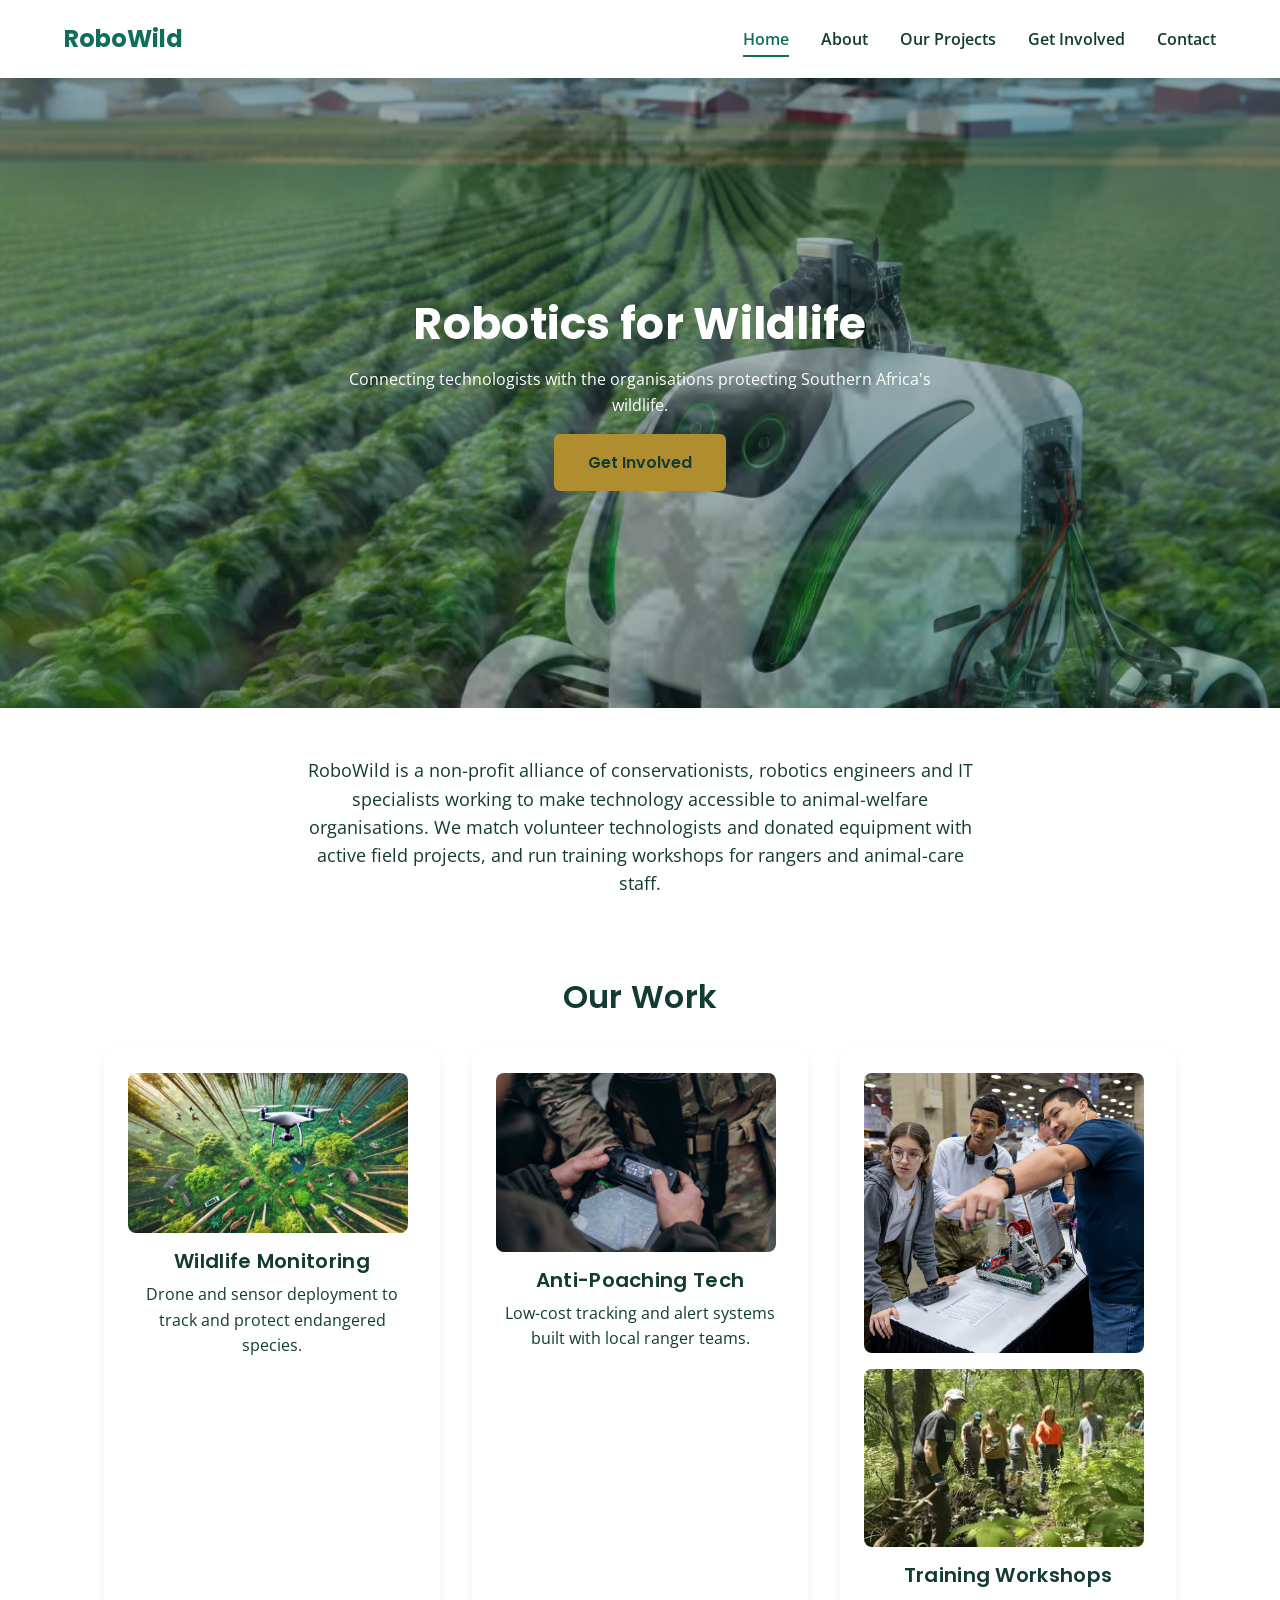
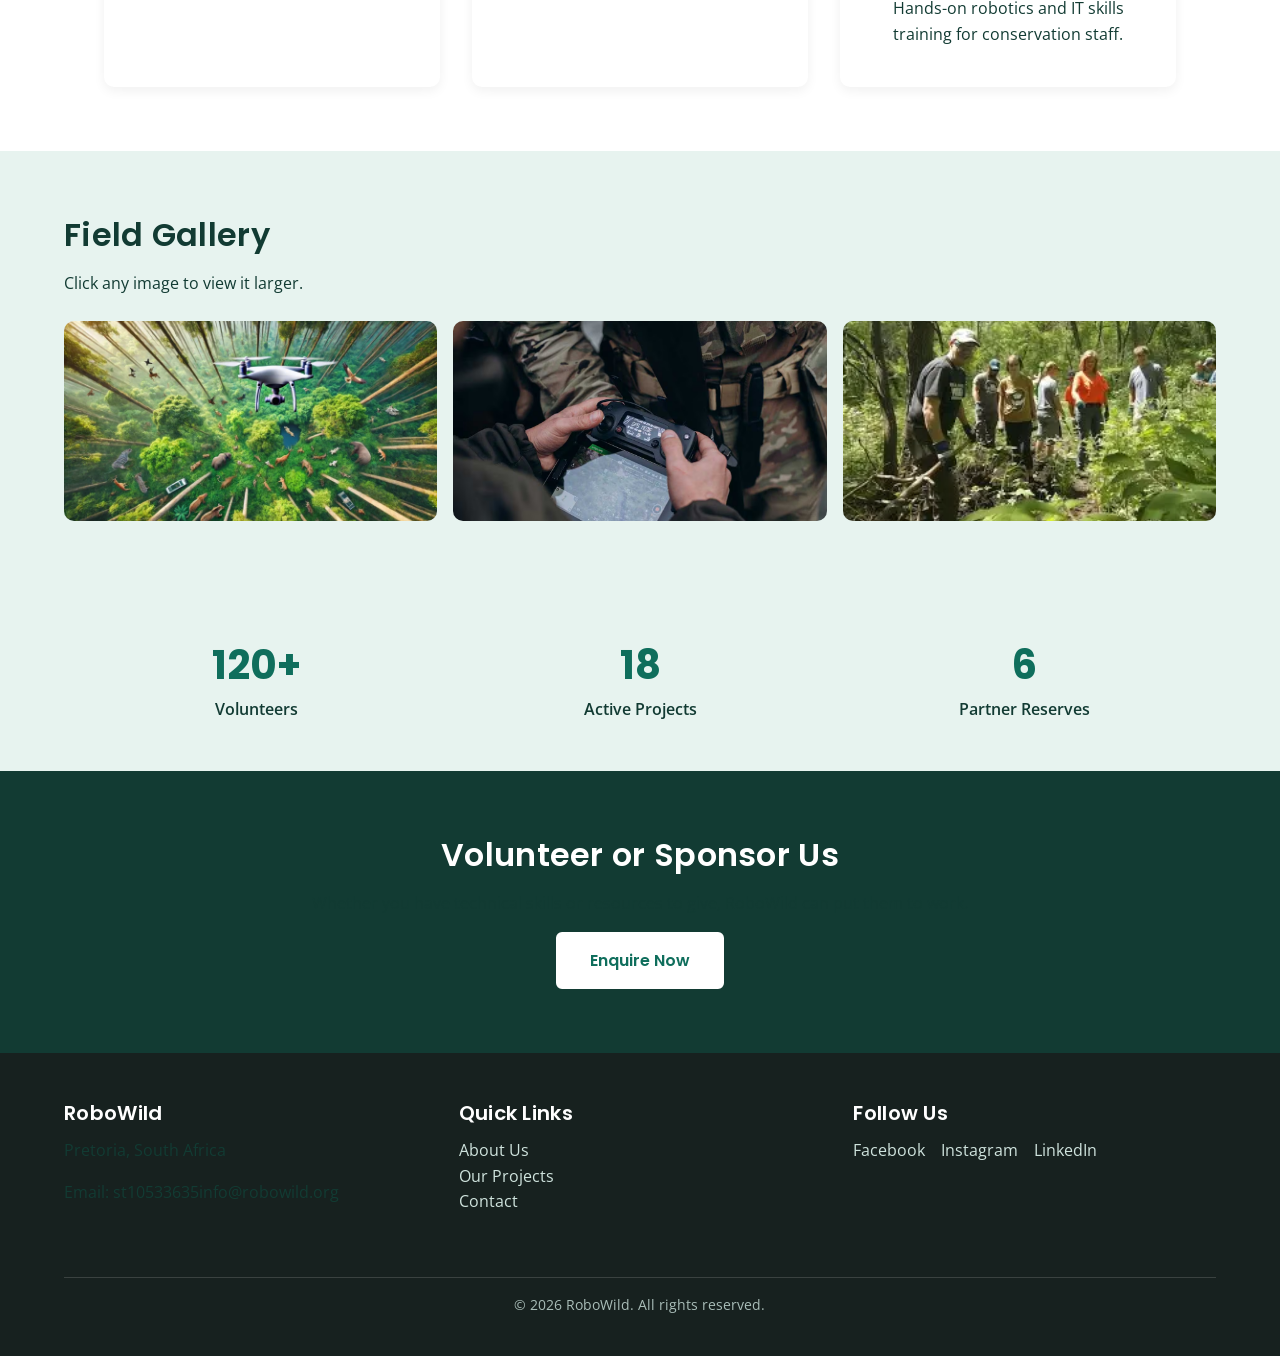
==== index.html @ 31c9d655 "." ====
<!DOCTYPE html>
<html>
<head>
       <title>RoboWild | Global Alliance for IT & Robotics in Animal Innovation</title>
    <meta name="description" content="RoboWild connects robotics and IT volunteers with wildlife conservation projects across Southern Africa.">
    <link rel="stylesheet" href="css_asset/style.css">
    <script src="js_asset/main.js"></script>
    <script src="js_asset/project.js"></script>
    <script src="js_asset/gallery.js"></script>
<meta charset="UTF-8">
<meta name="viewport" content="width=device-width, initial-scale=1.0">
<meta name="keywords" content="RoboWild, wildlife conservation, robotics, IT volunteers, South Africa, anti-poaching, drones, conservation technology">
<meta name="author" content="Cleopatra Tayeta">
<meta property="og:title" content="RoboWild | Robotics for Wildlife">
<meta property="og:description" content="Connecting robotics and IT volunteers with wildlife conservation projects.">
<meta property="og:type" content="website">
<link rel="icon" href="IMAGES/RoboWild.jpg" type="image/x-icon">
</head>
<body>

    <!-- ===== HEADER / NAVIGATION ===== -->
    <header class="site-header">
        <div class="logo">
             <a href="index.html"><b>RoboWild</b></a>                                                                                                                                          
        </div>
        <nav class="main-nav">
            <ul>
                <li><a href="index.html" class="active">Home</a></li>
                <li><a href="about.html">About</a></li>
                <li><a href="service.html">Our Projects</a></li>
                <li><a href="enquiry.html">Get Involved</a></li>
                <li><a href="contact.html">Contact</a></li>
            </ul>
        </nav>
    </header>

    <!-- ===== HERO SECTION ===== -->
    <section class="hero">
        <div class="hero-content">
            <h1>Robotics for Wildlife</h1>
            <p>Connecting technologists with the organisations protecting Southern Africa's wildlife.</p>
            <a href="enquiry.html" class="btn btn-primary">Get Involved</a>
        </div>
        <img src="IMAGES/hero.jpg" alt="Robotics equipment being used in a wildlife conservation field project" class="hero-img"  width="280"  height="300%" >  <img src="IMAGES/Revolutionizing-Agriculture-NDSU-Students-Develop-Cutting-Edge-Farm-Robot-for-Precision-Weed-Control_1.jpg" alt="Robotics equipment being used in a wildlife conservation field project" class="hero-img"  width="280"  height="300%" >
    </section>

    <!-- ===== INTRO / MISSION SUMMARY ===== -->
    <section class="intro">
        <p>
            RoboWild is a non-profit alliance of conservationists, robotics engineers and IT
            specialists working to make technology accessible to animal-welfare organisations.
            We match volunteer technologists and donated equipment with active field projects,
            and run training workshops for rangers and animal-care staff.
        </p>
    </section>

    <!-- ===== PROJECT HIGHLIGHTS ===== -->
    <section class="highlights">
        <h2>Our Work</h2>
        <div class="highlight-cards">
            <article class="card">
                <img src="IMAGES/Conservation-Drones-Monitoring-Wildlife-from-Above-780x446.webp" alt="Drone monitoring wildlife from above"  width="280" height="300%">
                <h3>Wildlife Monitoring</h3>
                <p>Drone and sensor deployment to track and protect endangered species.</p>
            </article>
            <article class="card">
                <img src="IMAGES/Anti-Poaching Tech.avif" alt="Ranger using a handheld tracking device" width="280"  height="300%">
                <h3>Anti-Poaching Tech</h3>
                <p>Low-cost tracking and alert systems built with local ranger teams.</p>
            </article>
            <article class="card">
                <img src="IMAGES/volunteer-box-Featured.png"IMAGES/volunteeres.webp" alt="Volunteers training conservation staff on equipment"  width="280"  height="300%" >   <img src="IMAGES/volunteeres.webp" alt="Volunteers training conservation staff on equipment"  width="280"  height="300%" >                                                                                                                                           
                 <h3>Training Workshops</h3>
                <p>Hands-on robotics and IT skills training for conservation staff.</p>
            </article>
        </div>
    </section>
    <section class="content-block alt-bg">
  <h2>Field Gallery</h2>
  <p>Click any image to view it larger.</p>
  <div class="gallery">
    <button class="gallery-item" data-full="IMAGES/Conservation-Drones-Monitoring-Wildlife-from-Above-780x446.webp">
      <img src="IMAGES/Conservation-Drones-Monitoring-Wildlife-from-Above-780x446.webp" alt="Drone monitoring wildlife from above">
    </button>
    <button class="gallery-item" data-full="IMAGES/Anti-Poaching Tech.avif">
      <img src="IMAGES/Anti-Poaching Tech.avif" alt="Anti-poaching tracking device used by rangers">
    </button>
    <button class="gallery-item" data-full="IMAGES/volunteeres.webp">
      <img src="IMAGES/volunteeres.webp" alt="Volunteers training conservation staff">
    </button>
  </div>
</section>

    <!-- ===== IMPACT STATS ===== -->
    <section class="impact-stats">
        <div class="stat">
            <span class="stat-number">120+</span>
            <span class="stat-label">Volunteers</span>
        </div>
        <div class="stat">
            <span class="stat-number">18</span>
            <span class="stat-label">Active Projects</span>
        </div>
        <div class="stat">
            <span class="stat-number">6</span>
            <span class="stat-label">Partner Reserves</span>
        </div>
    </section>

    <!-- ===== CALL TO ACTION ===== -->
    <section class="cta-banner">
        <h2>Volunteer or Sponsor Us</h2>
        <p>Whether you have technical skills or resources to give, RoboWild can put them to work.</p>
        <a href="enquiry.html" class="btn btn-secondary">Enquire Now</a>
    </section>

    <!-- ===== FOOTER ===== -->
    <footer class="site-footer">
        <div class="footer-contact">
            <h3>RoboWild</h3>
            <p>Pretoria, South Africa</p>
            <p>Email: st10533635info@robowild.org</p>
        </div>
        <div class="footer-links">
            <h3>Quick Links</h3>
            <ul>
                <li><a href="about.html">About Us</a></li>
                <li><a href="service.html">Our Projects</a></li>
                <li><a href="contact.html">Contact</a></li>
            </ul>
        </div>
        <div class="footer-social">
            <h3>Follow Us</h3>
            <ul class="social-icons">
                <li><a href="#" aria-label="RoboWild on Facebook">Facebook</a></li>
                <li><a href="#" aria-label="RoboWild on Instagram">Instagram</a></li>
                <li><a href="#" aria-label="RoboWild on LinkedIn">LinkedIn</a></li>
            </ul>
        </div>
        <p class="copyright">&copy; 2026 RoboWild. All rights reserved.</p>
    </footer>
    </body>
    <script src="js/validation.js" defer></script>
</html>
---- css_asset/style.css ----
/* =====================================================================
   ROBOWILD WEBSITE STYLESHEET
   WEDE5020 Part 2 - CSS Styling and Responsive Design
   ===================================================================== */

/* ---------------------------------------------------------------------
   0. WEB FONTS
   Using Google Fonts: Poppins for headings, Open Sans for body text.
   --------------------------------------------------------------------- */
@import url('https://fonts.googleapis.com/css2?family=Poppins:wght@600;700&family=Open+Sans:wght@400;600&display=swap');


/* ---------------------------------------------------------------------
   1. CSS RESET / BASE STYLE
   --------------------------------------------------------------------- */
* {
    margin: 0;
    padding: 0;
    box-sizing: border-box;
}

html {
    scroll-behavior: smooth;
}

/* ---------------------------------------------------------------------
   2. ROOT VARIABLES (Colour Palette from Part 1 Proposal)
   --------------------------------------------------------------------- */
:root {
    --color-primary: #0F6E5C;      /* Forest Teal - primary */
    --color-dark: #123B33;         /* Deep Pine - headings/text */
    --color-accent: #B08D2E;       /* Bronze Gold - accents/CTA */
    --color-bg-light: #E7F3EF;     /* Mist Green - backgrounds */
    --color-white: #FFFFFF;
    --color-grey: #666666;
    --color-footer-bg: #17211F;

    --font-heading: 'Poppins', 'Segoe UI', Arial, sans-serif;
    --font-body: 'Open Sans', Arial, sans-serif;

    --max-width: 1200px;
    --transition-speed: 0.25s;
}

/* ---------------------------------------------------------------------
   3. BASE / DEFAULT STYLE CODE
   --------------------------------------------------------------------- */
body {
    font-family: var(--font-body);
    font-size: 16px;
    line-height: 1.6;
    color: var(--color-dark);
    background-color: var(--color-white);
}

img {
    max-width: 100%;
    height: auto;
    display: block;
}

a {
    text-decoration: none;
    color: inherit;
}

ul {
    list-style: none;
}

/* ---------------------------------------------------------------------
   4. TYPOGRAPHY STYLES
   --------------------------------------------------------------------- */
h1, h2, h3 {
    font-family: var(--font-heading);
    color: var(--color-dark);
    line-height: 1.25;
    letter-spacing: 0.3px;
}

h1 {
    font-size: 2.75rem;
    font-weight: 700;
}

h2 {
    font-size: 2rem;
    font-weight: 600;
    margin-bottom: 1rem;
    position: relative;
}

h3 {
    font-size: 1.25rem;
    font-weight: 600;
    margin-bottom: 0.5rem;
}

p {
    margin-bottom: 1rem;
    color: var(--color-dark);
}

.page-banner p,
.hero-content p {
    color: var(--color-white);
}

/* ---------------------------------------------------------------------
   5. LAYOUT STRUCTURE (Flexbox / Grid)
   --------------------------------------------------------------------- */

/* --- Header / Navigation (Flexbox) --- */
.site-header {
    display: flex;
    justify-content: space-between;
    align-items: center;
    padding: 1.25rem 5%;
    background-color: var(--color-white);
    box-shadow: 0 2px 6px rgba(0, 0, 0, 0.08);
    position: sticky;
    top: 0;
    z-index: 100;
}

.logo a {
    font-family: var(--font-heading);
    font-size: 1.5rem;
    font-weight: 700;
    color: var(--color-primary);
}

.main-nav ul {
    display: flex;
    gap: 2rem;
}

.main-nav a {
    font-weight: 600;
    color: var(--color-dark);
    padding: 0.35rem 0;
    border-bottom: 2px solid transparent;
    transition: color var(--transition-speed), border-color var(--transition-speed);
}

/* --- Hero Section (Flexbox) --- */
.hero {
    position: relative;
    display: flex;
    align-items: center;
    justify-content: center;
    min-height: 70vh;
    text-align: center;
    background-color: var(--color-dark);
    overflow: hidden;
}

.hero-img {
    position: absolute;
    inset: 0;
    width: 100%;
    height: 100%;
    object-fit: cover;
    opacity: 0.45;
    z-index: 0;
}

.hero-content {
    position: relative;
    z-index: 1;
    max-width: 700px;
    padding: 2rem;
}

.hero-content h1 {
    color: var(--color-white);
    margin-bottom: 1rem;
}

/* --- Page Banner (used on inner pages) --- */
.page-banner {
    background-color: var(--color-primary);
    color: var(--color-white);
    text-align: center;
    padding: 4rem 5%;
}

.page-banner h1 {
    color: var(--color-white);
}

/* --- Intro Text Block --- */
.intro {
    max-width: 800px;
    margin: 3rem auto;
    padding: 0 5%;
    text-align: center;
    font-size: 1.1rem;
}

/* --- Highlights Section Wrapper --- */
.highlights {
    max-width: var(--max-width);
    margin: 0 auto;
    padding: 2rem 5% 4rem;
    text-align: center;
}

/* --- General Content Blocks --- */
.content-block {
    max-width: var(--max-width);
    margin: 0 auto;
    padding: 4rem 5%;
}

.content-block.alt-bg {
    background-color: var(--color-bg-light);
    max-width: 100%;
}

.content-block.alt-bg > * {
    max-width: var(--max-width);
    margin-left: auto;
    margin-right: auto;
}

/* --- Two Column Layout (CSS Grid) --- */
.two-col {
    display: grid;
    grid-template-columns: 1fr 1fr;
    gap: 3rem;
}

/* --- Highlight / Team Cards (CSS Grid) --- */
.highlight-cards,
.team-cards {
    display: grid;
    grid-template-columns: repeat(3, 1fr);
    gap: 2rem;
    margin-top: 2rem;
}

.card,
.team-card {
    background-color: var(--color-white);
    border-radius: 10px;
    padding: 1.5rem;
    box-shadow: 0 4px 12px rgba(0, 0, 0, 0.06);
    transition: transform var(--transition-speed), box-shadow var(--transition-speed);
}

.card img,
.team-card img {
    border-radius: 8px;
    margin-bottom: 1rem;
}

/* --- Audience List (Flexbox) --- */
.audience-list {
    display: flex;
    flex-wrap: wrap;
    gap: 2rem;
    margin-top: 1.5rem;
}

.audience-list li {
    flex: 1 1 250px;
    background-color: var(--color-white);
    border-left: 4px solid var(--color-accent);
    padding: 1rem 1.5rem;
    box-shadow: 0 2px 8px rgba(0, 0, 0, 0.05);
}

/* --- Impact Stats (Flexbox) --- */
.impact-stats {
    display: flex;
    justify-content: space-around;
    flex-wrap: wrap;
    background-color: var(--color-bg-light);
    padding: 3rem 5%;
    text-align: center;
}

.stat {
    flex: 1 1 150px;
}

.stat-number {
    display: block;
    font-family: var(--font-heading);
    font-size: 2.5rem;
    font-weight: 700;
    color: var(--color-primary);
}

.stat-label {
    font-weight: 600;
    color: var(--color-dark);
}

/* --- Project Detail Sections (Flexbox, alternating) --- */
.project-detail {
    display: flex;
    align-items: center;
    gap: 3rem;
    max-width: var(--max-width);
    margin: 0 auto;
    padding: 3rem 5%;
}

.project-detail img {
    flex: 1 1 40%;
    border-radius: 10px;
}

.project-text {
    flex: 1 1 55%;
}

.project-detail.reverse {
    flex-direction: row-reverse;
}

.project-text ul {
    margin-top: 1rem;
    padding-left: 1.25rem;
    list-style: disc;
}

.search-bar {
  margin: 1.5rem 0 2rem;
  display: flex; flex-direction: column; gap: 1rem;
}
.search-bar input[type="search"] {
  padding: .8rem 1rem; border: 1px solid #c7d6d1;
  border-radius: 6px; font-size: 1rem; max-width: 420px;
}
.filter-buttons { display: flex; gap: .6rem; flex-wrap: wrap; }
.filter-btn {
  padding: .5rem 1.2rem; border: 2px solid var(--color-primary);
  background: transparent; color: var(--color-primary);
  border-radius: 20px; cursor: pointer; font-weight: 600; transition: all .25s;
}
.filter-btn.active, .filter-btn:hover {
  background: var(--color-primary); color: #fff;
}
.project-grid {
  display: grid;
  grid-template-columns: repeat(auto-fit, minmax(280px, 1fr));
  gap: 2rem;
}
.project-card img {
  width: 100%; height: 200px; object-fit: cover;
  border-radius: 8px; margin-bottom: 1rem;
}
.btn-sm { padding: .55rem 1.2rem; font-size: .9rem; margin-top: .5rem; }
.no-results { text-align: center; color: var(--color-grey); padding: 2rem; }

/* --- Contact Details (Grid) --- */
.contact-details {
    display: grid;
    grid-template-columns: 1fr 1fr;
    gap: 3rem;
}

/* --- Map Grid --- */
.map-grid {
    display: grid;
    grid-template-columns: 1fr 1fr;
    gap: 2rem;
    margin-top: 1.5rem;
}

.map-wrapper iframe {
    width: 100%;
    border-radius: 8px;
}
/* Map Enhancements */
.map-wrapper {
    display: flex;
    flex-direction: column;
    align-items: flex-start; /* Aligns map and button to the left */
}

.map-wrapper iframe {
    width: 100%;
    border-radius: 8px;
    margin-bottom: 1rem; /* Creates space between map and button */
    box-shadow: 0 4px 12px rgba(0, 0, 0, 0.08); /* Adds a slight shadow to match your cards */
}

.map-btn {
    display: inline-block;
    margin-top: 0.5rem;
}

/* --- Forms (Flexbox column) --- */
.enquiry-form {
    display: flex;
    flex-direction: column;
    gap: 1.25rem;
    max-width: 650px;
    margin-top: 1.5rem;
}

.form-row {
    display: flex;
    flex-direction: column;
    gap: 0.4rem;
}

.form-row label {
    font-weight: 600;
    font-size: 0.95rem;
}

.required {
    color: var(--color-accent);
}

/* --- CTA Banner --- */
.cta-banner {
    text-align: center;
    background-color: var(--color-dark);
    color: var(--color-white);
    padding: 4rem 5%;
}

.cta-banner h2 {
    color: var(--color-white);
}

/* --- Footer (CSS Grid) --- */
.site-footer {
    display: grid;
    grid-template-columns: repeat(3, 1fr);
    gap: 2rem;
    background-color: var(--color-footer-bg);
    color: var(--color-white);
    padding: 3rem 5% 1.5rem;
}

.site-footer h3 {
    color: var(--color-white);
    margin-bottom: 0.75rem;
}

.site-footer a {
    color: #cfe3dd;
}

.social-icons {
    display: flex;
    gap: 1rem;
}

.copyright {
    grid-column: 1 / -1;
    text-align: center;
    border-top: 1px solid rgba(255, 255, 255, 0.15);
    margin-top: 1.5rem;
    padding-top: 1rem;
    font-size: 0.85rem;
    color: #a9bdb8;
}

/* =====================================================================
   6. DECORATIVE / VISUAL STYLES
   ===================================================================== */

/* --- Buttons --- */
.btn {
    display: inline-block;
    font-family: var(--font-heading);
    font-weight: 600;
    padding: 0.85rem 2rem;
    border-radius: 6px;
    border: 2px solid transparent;
    cursor: pointer;
    transition: background-color var(--transition-speed), color var(--transition-speed), transform var(--transition-speed);
}

.btn-primary {
    background-color: var(--color-accent);
    color: var(--color-dark);
}

.btn-secondary {
    background-color: var(--color-white);
    color: var(--color-primary);
    border-color: var(--color-white);
}

/* --- Form field decoration --- */
input[type="text"],
input[type="email"],
input[type="tel"],
select,
textarea {
    padding: 0.7rem 0.9rem;
    border: 1px solid #c7d6d1;
    border-radius: 6px;
    font-family: var(--font-body);
    font-size: 1rem;
    background-color: var(--color-white);
    transition: border-color var(--transition-speed), box-shadow var(--transition-speed);
}

/* =====================================================================
   7. PSEUDO-CLASSES (Interactive Elements)
   ===================================================================== */

/* Navigation links */
.main-nav a:hover,
.main-nav a:focus {
    color: var(--color-primary);
    border-bottom-color: var(--color-accent);
}

.main-nav a.active {
    color: var(--color-primary);
    border-bottom-color: var(--color-primary);
}

.main-nav a:active {
    color: var(--color-accent);
}

/* Buttons */
.btn-primary:hover,
.btn-primary:focus {
    background-color: #94741f;
    color: var(--color-white);
}

.btn-primary:active {
    transform: scale(0.97);
}

.btn-secondary:hover,
.btn-secondary:focus {
    background-color: transparent;
    color: var(--color-white);
    border-color: var(--color-white);
}

.btn-secondary:active {
    transform: scale(0.97);
}

/* Cards lift on hover */
.card:hover,
.team-card:hover {
    transform: translateY(-6px);
    box-shadow: 0 10px 22px rgba(0, 0, 0, 0.12);
}

/* Footer links */
.footer-links a:hover,
.footer-links a:focus,
.footer-social a:hover,
.footer-social a:focus {
    color: var(--color-accent);
}

/* Form field focus state */
input:focus,
select:focus,
textarea:focus {
    outline: none;
    border-color: var(--color-primary);
    box-shadow: 0 0 0 3px rgba(15, 110, 92, 0.15);
}

/* Modal */
.modal-overlay {
  position: fixed; inset: 0;
  background: rgba(0,0,0,.6);
  display: flex; align-items: center; justify-content: center;
  opacity: 0; visibility: hidden;
  transition: opacity .3s, visibility .3s;
  z-index: 1000; padding: 1rem;
}
.modal-overlay.open { opacity: 1; visibility: visible; }
.modal-box {
  background: #fff; border-radius: 12px;
  max-width: 600px; width: 100%; max-height: 85vh; overflow-y: auto;
  padding: 2rem; position: relative;
  transform: translateY(20px); transition: transform .3s;
}
.modal-overlay.open .modal-box { transform: translateY(0); }
.modal-close {
  position: absolute; top: .75rem; right: 1rem;
  background: none; border: none; font-size: 2rem; cursor: pointer;
  color: #666; line-height: 1;
}
.modal-close:hover { color: #b42318; }

/* Scroll reveal */
.card, .team-card, .project-detail, .stat {
  opacity: 0; transform: translateY(25px);
  transition: opacity .6s ease, transform .6s ease;
}
.card.revealed, .team-card.revealed, .project-detail.revealed, .stat.revealed {
  opacity: 1; transform: translateY(0);
}

/* =====================================================================
   8. RESPONSIVE DESIGN
   Breakpoints: Desktop (default), Tablet (<=1024px), Mobile (<=600px)
   ===================================================================== */

/* --- TABLET (max-width: 1024px) --- */
@media screen and (max-width: 1024px) {
    .two-col,
    .contact-details,
    .map-grid {
        grid-template-columns: 1fr;
    }

    .highlight-cards,
    .team-cards {
        grid-template-columns: repeat(2, 1fr);
    }

    .project-detail,
    .project-detail.reverse {
        flex-direction: column;
    }

    .site-footer {
        grid-template-columns: 1fr 1fr;
    }

    h1 {
        font-size: 2.25rem;
    }

    h2 {
        font-size: 1.65rem;
    }
}

/* --- MOBILE (max-width: 600px) --- */
@media screen and (max-width: 600px) {
    /* Navigation menu adjustment: stack vertically below logo */
    .site-header {
        flex-direction: column;
        align-items: flex-start;
        gap: 1rem;
    }

    .main-nav ul {
        flex-direction: column;
        gap: 0.75rem;
        width: 100%;
    }

    /* Layout adjustment: single column everywhere */
    .highlight-cards,
    .team-cards {
        grid-template-columns: 1fr;
    }

    .site-footer {
        grid-template-columns: 1fr;
        text-align: center;
    }

    .social-icons {
        justify-content: center;
    }

    .impact-stats {
        flex-direction: column;
        gap: 1.5rem;
    }

    /* Typography adjustment: smaller scale for small screens */
    h1 {
        font-size: 1.85rem;
    }

    h2 {
        font-size: 1.4rem;
    }

    .content-block,
    .page-banner,
    .cta-banner {
        padding: 2.5rem 6%;
    }

    /* Image adjustment: hero shortened on small screens */
    .hero {
        min-height: 55vh;
    }
}

.tabs { margin-top: 1.5rem; }
.tab-buttons { display: flex; gap: .5rem; flex-wrap: wrap; margin-bottom: 1rem; }
.tab-btn {
  padding: .6rem 1.4rem; border: 2px solid var(--color-primary);
  background: transparent; color: var(--color-primary);
  border-radius: 6px; font-family: var(--font-heading);
  font-weight: 600; cursor: pointer; transition: all .25s;
}
.tab-btn.active, .tab-btn:hover {
  background: var(--color-primary); color: #fff;
}
.tab-panel { display: none; }
.tab-panel.active { display: block; animation: fadeIn .3s ease; }
@keyframes fadeIn { from { opacity: 0; } to { opacity: 1; } }

.gallery {
  display: grid;
  grid-template-columns: repeat(auto-fit, minmax(220px, 1fr));
  gap: 1rem; margin-top: 1.5rem;
}
.gallery-item {
  border: none; padding: 0; cursor: pointer;
  border-radius: 10px; overflow: hidden;
  transition: transform .25s;
}
.gallery-item:hover { transform: scale(1.03); }
.gallery-item img {
  width: 100%; height: 200px; object-fit: cover; display: block;
}
.lightbox {
  position: fixed; inset: 0; background: rgba(0,0,0,.9);
  display: flex; flex-direction: column;
  align-items: center; justify-content: center;
  opacity: 0; visibility: hidden; transition: all .3s;
  z-index: 1100; padding: 2rem;
}
.lightbox.open { opacity: 1; visibility: visible; }
.lightbox img {
  max-width: 90vw; max-height: 80vh;
  border-radius: 8px; object-fit: contain;
}
.lightbox-caption { color: #fff; margin-top: 1rem; text-align: center; }
.lightbox-close {
  position: absolute; top: 1rem; right: 1.5rem;
  background: none; border: none; color: #fff;
  font-size: 2.5rem; cursor: pointer; line-height: 1;
}

.error-msg { color: #b42318; font-size: .85rem; min-height: 1em; display: block; margin-top: .25rem; }
.error-input { border-color: #b42318 !important; box-shadow: 0 0 0 3px rgba(180,35,24,.15) !important; }
.success-input { border-color: #146c43 !important; }
.form-response {
  margin-top: 1rem; padding: 1rem; border-radius: 6px;
  display: none; font-weight: 600;
}
.form-response.success { display: block; background: #e7f3ef; color: #0f6e5c; border-left: 4px solid #0f6e5c; }
.form-response.error { display: block; background: #fdecea; color: #b42318; border-left: 4px solid #b42318; }

fieldset { border: 1px solid #c7d6d1; border-radius: 6px; padding: .75rem 1rem; }
legend { font-weight: 600; font-size: .95rem; padding: 0 .4rem; }
fieldset label { display: inline-flex; align-items: center; gap: .4rem; margin-right: 1.5rem; }
.checkbox-row { flex-direction: row; align-items: flex-start; }
.checkbox-row label { display: flex; align-items: flex-start; gap: .5rem; font-weight: 400; }
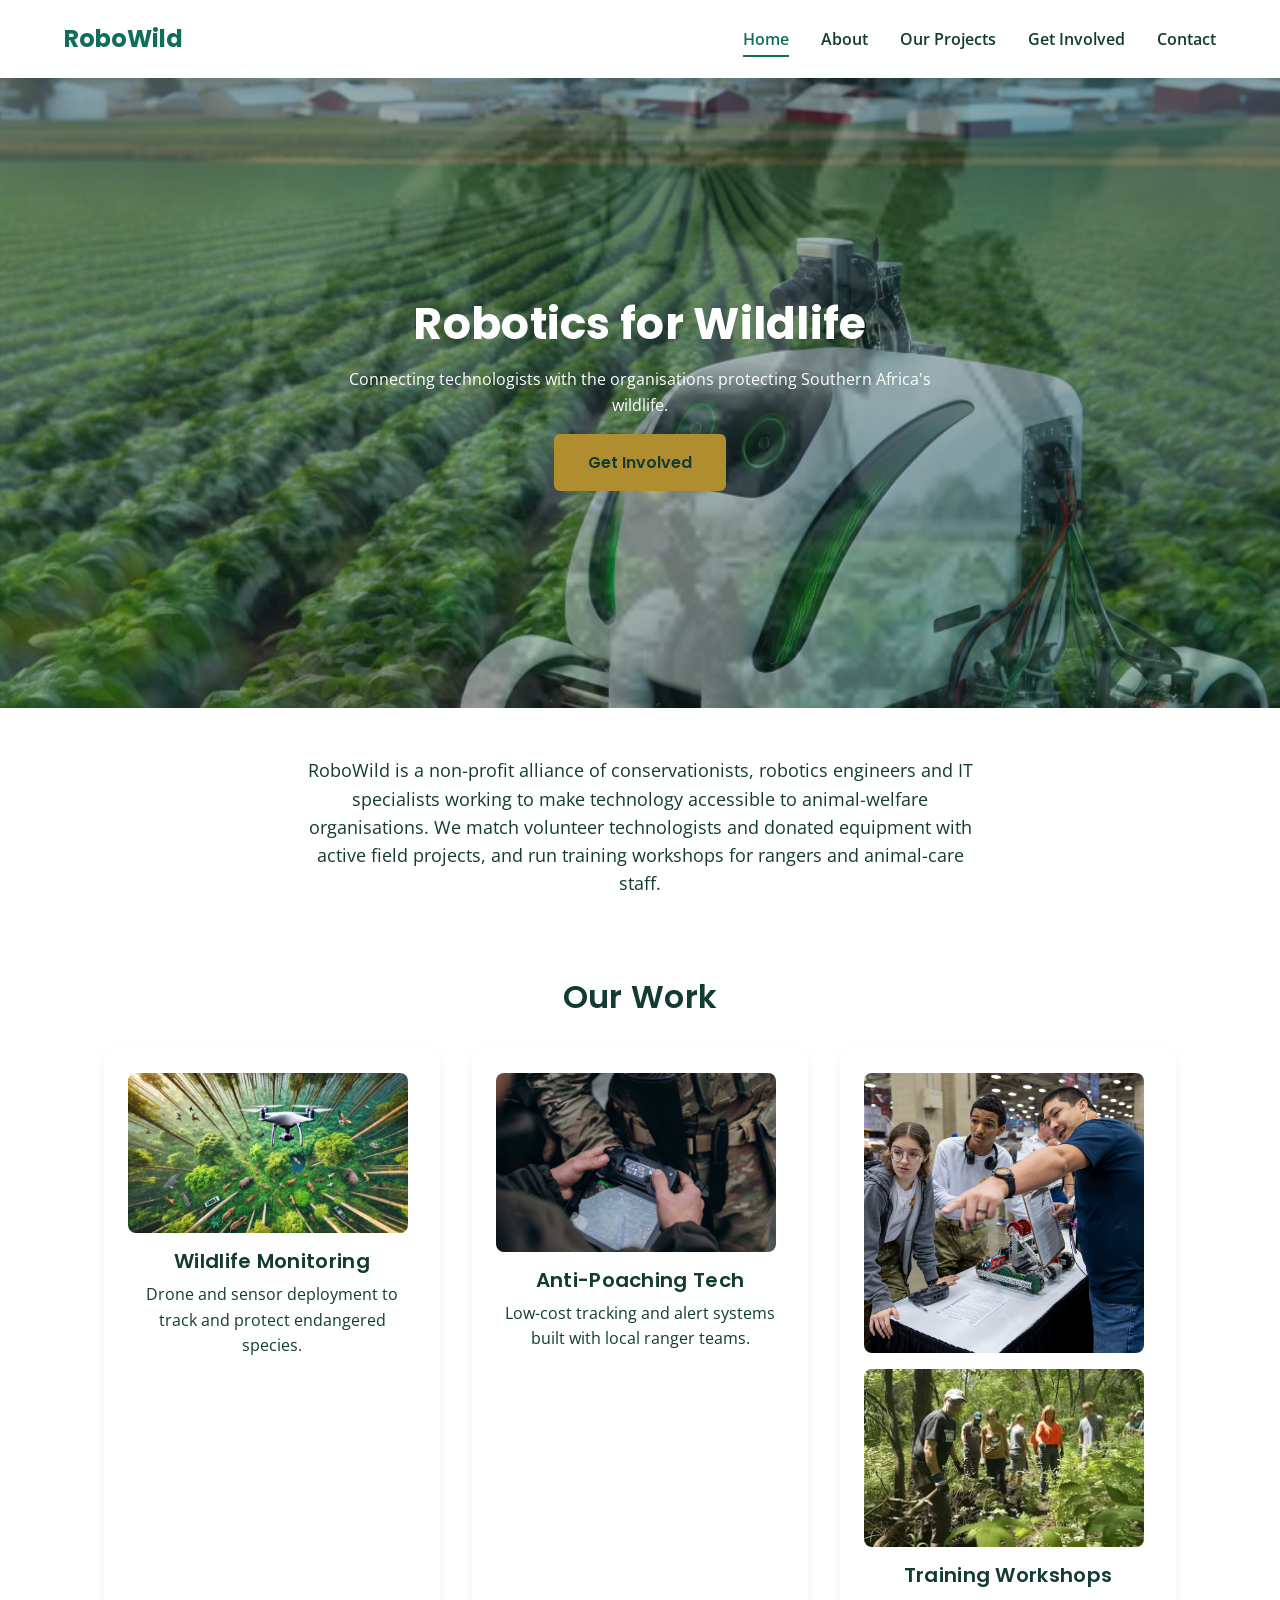
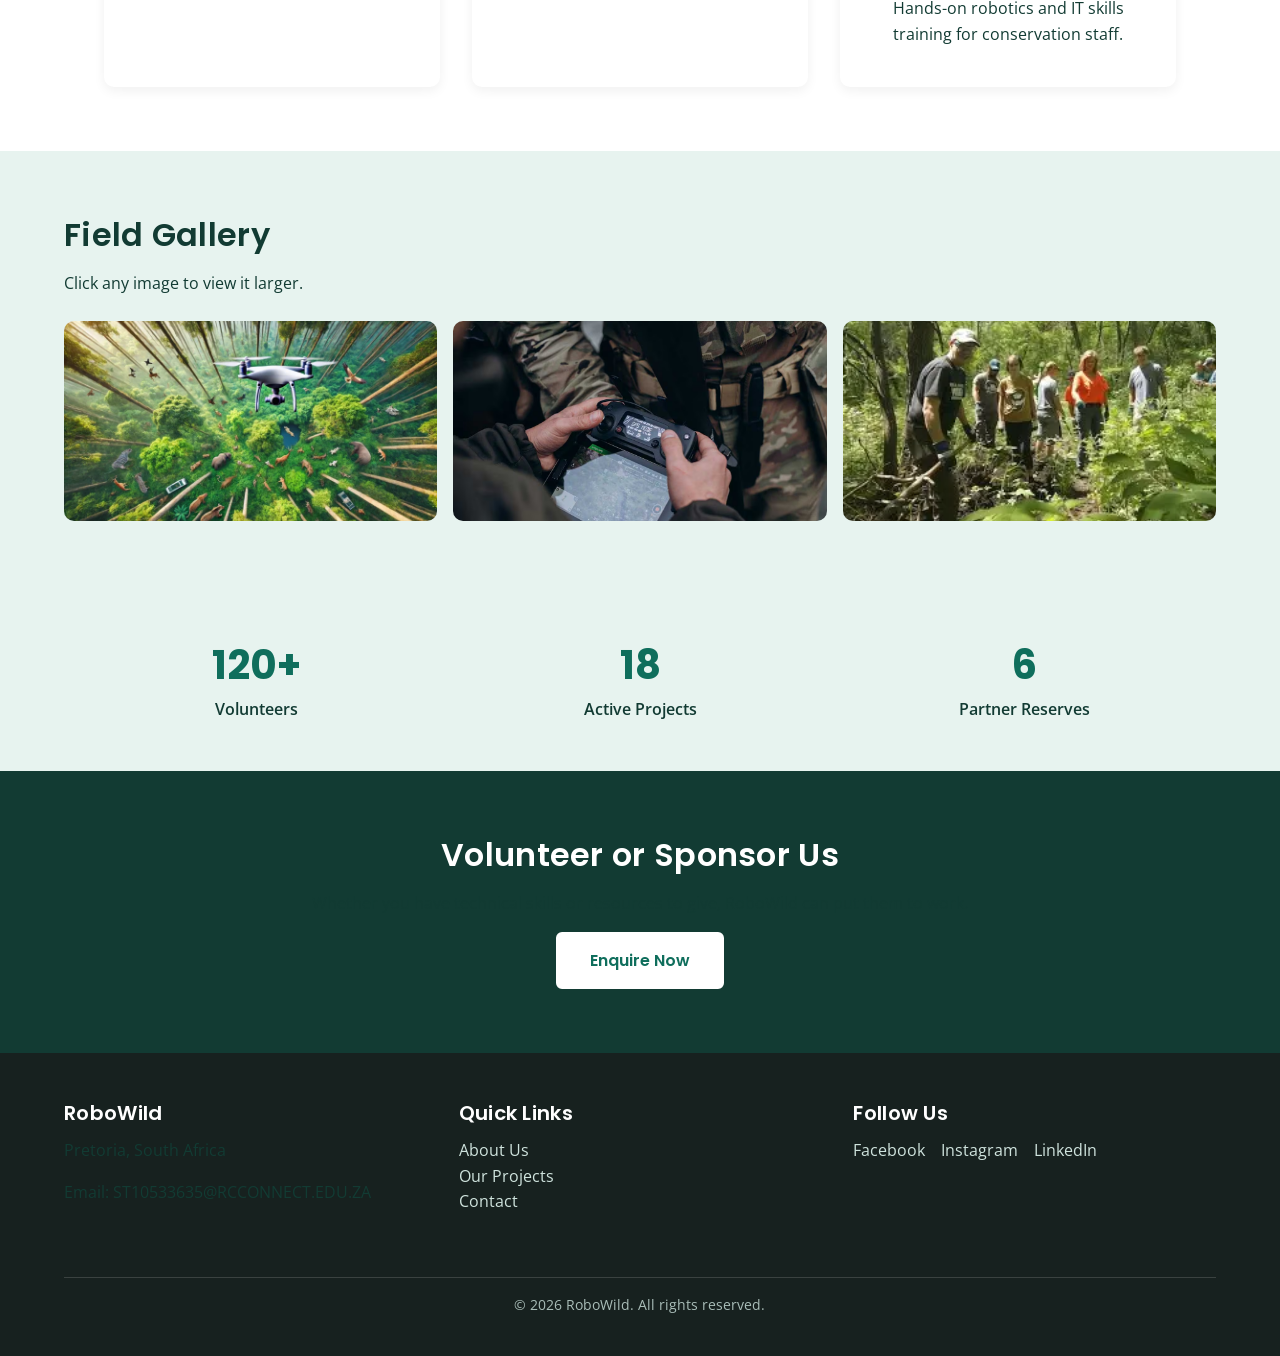
==== commit b38bbc44: "feat: update sitemap URLs, social links, and page content - Updated sitemap.xml and robots.txt with " ====
--- a/index.html
+++ b/index.html
@@ -3,10 +3,7 @@
 <head>
        <title>RoboWild | Global Alliance for IT & Robotics in Animal Innovation</title>
     <meta name="description" content="RoboWild connects robotics and IT volunteers with wildlife conservation projects across Southern Africa.">
-    <link rel="stylesheet" href="css_asset/style.css">
-    <script src="js_asset/main.js"></script>
-    <script src="js_asset/project.js"></script>
-    <script src="js_asset/gallery.js"></script>
+    <link rel="stylesheet" href="css_asset/style.css">   
 <meta charset="UTF-8">
 <meta name="viewport" content="width=device-width, initial-scale=1.0">
 <meta name="keywords" content="RoboWild, wildlife conservation, robotics, IT volunteers, South Africa, anti-poaching, drones, conservation technology">
@@ -119,7 +116,7 @@
         <div class="footer-contact">
             <h3>RoboWild</h3>
             <p>Pretoria, South Africa</p>
-            <p>Email: st10533635info@robowild.org</p>
+            <p>Email: ST10533635@RCCONNECT.EDU.ZA</p>
         </div>
         <div class="footer-links">
             <h3>Quick Links</h3>
@@ -140,5 +137,9 @@
         <p class="copyright">&copy; 2026 RoboWild. All rights reserved.</p>
     </footer>
     </body>
-    <script src="js/validation.js" defer></script>
+     <!-- ===== JAVASCRIPT ===== -->
+    <script src="js_asset/main.js"></script>
+    <script src="js_asset/gallery.js"></script>
+    <script src="js_asset/projects.js"></script>
+    <script src="js_asset/validation.js"></script>
 </html>
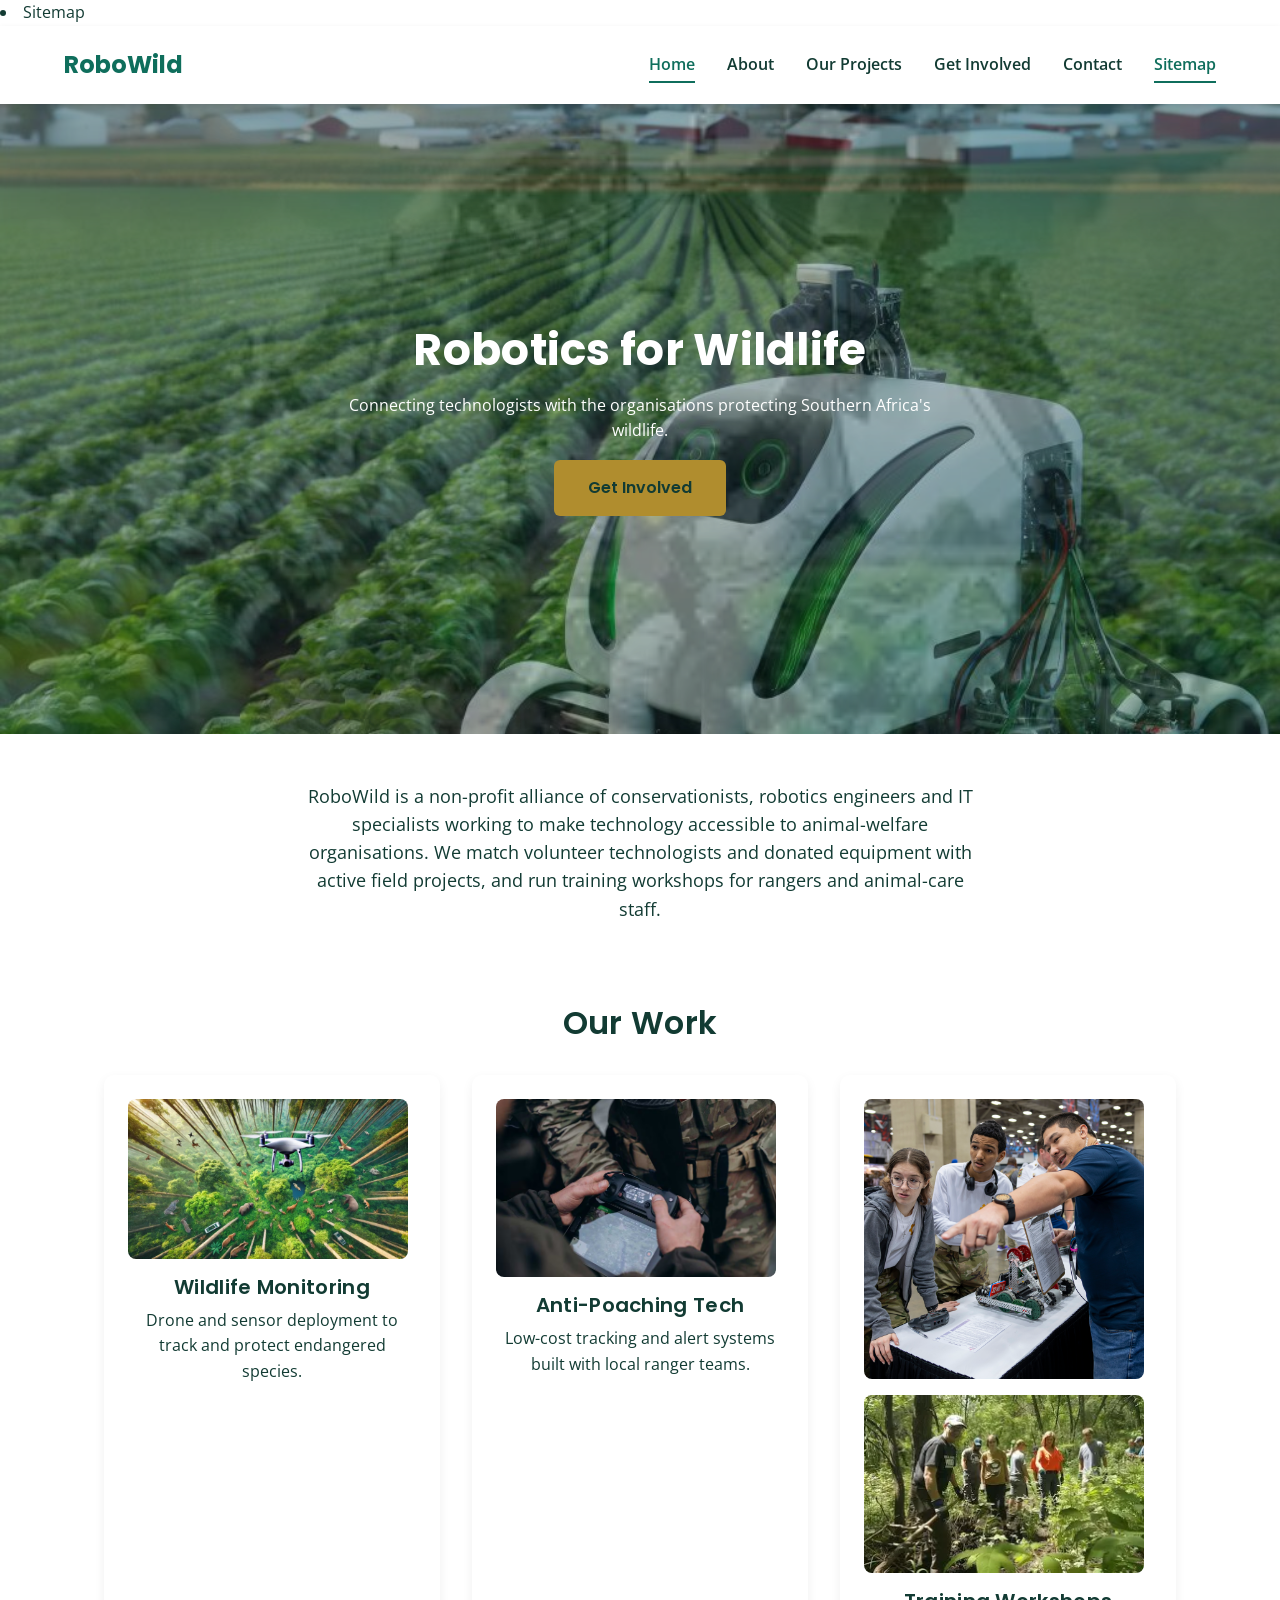
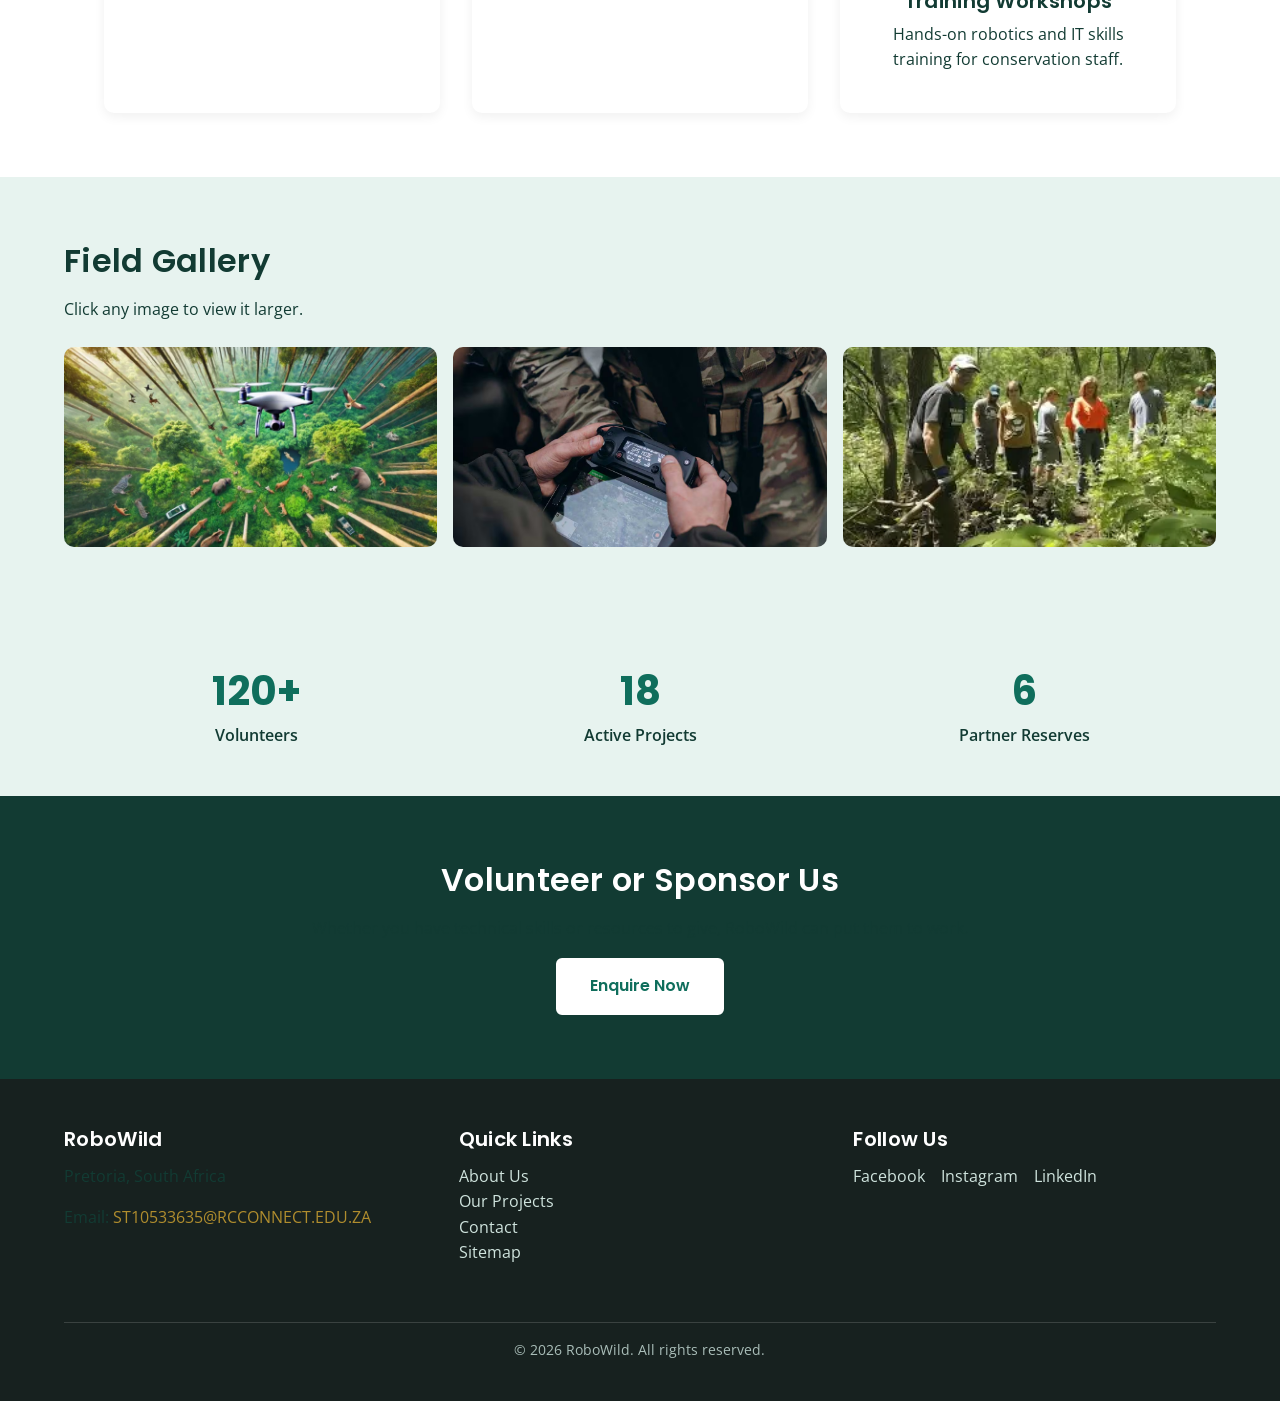
==== commit 73a8cb99: "feat: added sitemap link to navigation and mailto links to foote" ====
--- a/index.html
+++ b/index.html
@@ -3,7 +3,8 @@
 <head>
        <title>RoboWild | Global Alliance for IT & Robotics in Animal Innovation</title>
     <meta name="description" content="RoboWild connects robotics and IT volunteers with wildlife conservation projects across Southern Africa.">
-    <link rel="stylesheet" href="css_asset/style.css">   
+    <link rel="stylesheet" href="css_asset/style.css"> 
+    <li><a href="sitemap.xml">Sitemap</a></li>  
 <meta charset="UTF-8">
 <meta name="viewport" content="width=device-width, initial-scale=1.0">
 <meta name="keywords" content="RoboWild, wildlife conservation, robotics, IT volunteers, South Africa, anti-poaching, drones, conservation technology">
@@ -27,6 +28,7 @@
                 <li><a href="service.html">Our Projects</a></li>
                 <li><a href="enquiry.html">Get Involved</a></li>
                 <li><a href="contact.html">Contact</a></li>
+                <li><a href="sitemap.html" class="active">Sitemap</a></li>
             </ul>
         </nav>
     </header>
@@ -116,7 +118,7 @@
         <div class="footer-contact">
             <h3>RoboWild</h3>
             <p>Pretoria, South Africa</p>
-            <p>Email: ST10533635@RCCONNECT.EDU.ZA</p>
+            <p>Email: <a href="mailto:ST10533635@RCCONNECT.EDU.ZA">ST10533635@RCCONNECT.EDU.ZA</a></p>
         </div>
         <div class="footer-links">
             <h3>Quick Links</h3>
@@ -124,14 +126,27 @@
                 <li><a href="about.html">About Us</a></li>
                 <li><a href="service.html">Our Projects</a></li>
                 <li><a href="contact.html">Contact</a></li>
-            </ul>
+                <li><a href="sitemap.xml">Sitemap</a></li>
+
         </div>
-        <div class="footer-social">
+                <div class="footer-social">
             <h3>Follow Us</h3>
             <ul class="social-icons">
-                <li><a href="#" aria-label="RoboWild on Facebook">Facebook</a></li>
-                <li><a href="#" aria-label="RoboWild on Instagram">Instagram</a></li>
-                <li><a href="#" aria-label="RoboWild on LinkedIn">LinkedIn</a></li>
+                <li>
+                    <a href="https://www.facebook.com/" target="_blank" rel="noopener noreferrer" aria-label="RoboWild on Facebook">
+                        Facebook
+                    </a>
+                </li>
+                <li>
+                    <a href="https://www.instagram.com/" target="_blank" rel="noopener noreferrer" aria-label="RoboWild on Instagram">
+                        Instagram
+                    </a>
+                </li>
+                <li>
+                    <a href="https://www.linkedin.com/" target="_blank" rel="noopener noreferrer" aria-label="RoboWild on LinkedIn">
+                        LinkedIn
+                    </a>
+                </li>
             </ul>
         </div>
         <p class="copyright">&copy; 2026 RoboWild. All rights reserved.</p>
--- a/css_asset/style.css
+++ b/css_asset/style.css
@@ -759,4 +759,60 @@
 legend { font-weight: 600; font-size: .95rem; padding: 0 .4rem; }
 fieldset label { display: inline-flex; align-items: center; gap: .4rem; margin-right: 1.5rem; }
 .checkbox-row { flex-direction: row; align-items: flex-start; }
-.checkbox-row label { display: flex; align-items: flex-start; gap: .5rem; font-weight: 400; }+.checkbox-row label { display: flex; align-items: flex-start; gap: .5rem; font-weight: 400; }
+
+/* HTML Sitemap Page Styles */
+.html-sitemap {
+    list-style: none;
+    padding: 0;
+    margin-top: 2rem;
+}
+
+.html-sitemap li {
+    background-color: var(--color-bg-light);
+    border-left: 5px solid var(--color-primary);
+    padding: 1.5rem;
+    margin-bottom: 1rem;
+    border-radius: 4px;
+    transition: transform 0.2s ease, box-shadow 0.2s ease;
+}
+
+.html-sitemap li:hover {
+    transform: translateX(5px);
+    box-shadow: 0 4px 10px rgba(0, 0, 0, 0.1);
+}
+
+.html-sitemap a {
+    font-family: var(--font-heading);
+    font-size: 1.3rem;
+    font-weight: 700;
+    color: var(--color-primary);
+    text-decoration: none;
+    display: inline-block;
+    margin-bottom: 0.5rem;
+}
+
+.html-sitemap a:hover {
+    color: var(--color-accent);
+    text-decoration: underline;
+}
+
+.html-sitemap p {
+    margin: 0;
+    color: var(--color-dark);
+    font-size: 0.95rem;
+}
+
+/* Email Links */
+.footer-contact a,
+.contact-details a {
+    color: var(--color-accent); /* Makes the email pop in gold */
+    text-decoration: none;
+    transition: color 0.25s ease;
+}
+
+.footer-contact a:hover,
+.contact-details a:hover {
+    color: var(--color-primary); /* Turns dark green when hovered */
+    text-decoration: underline;
+}
